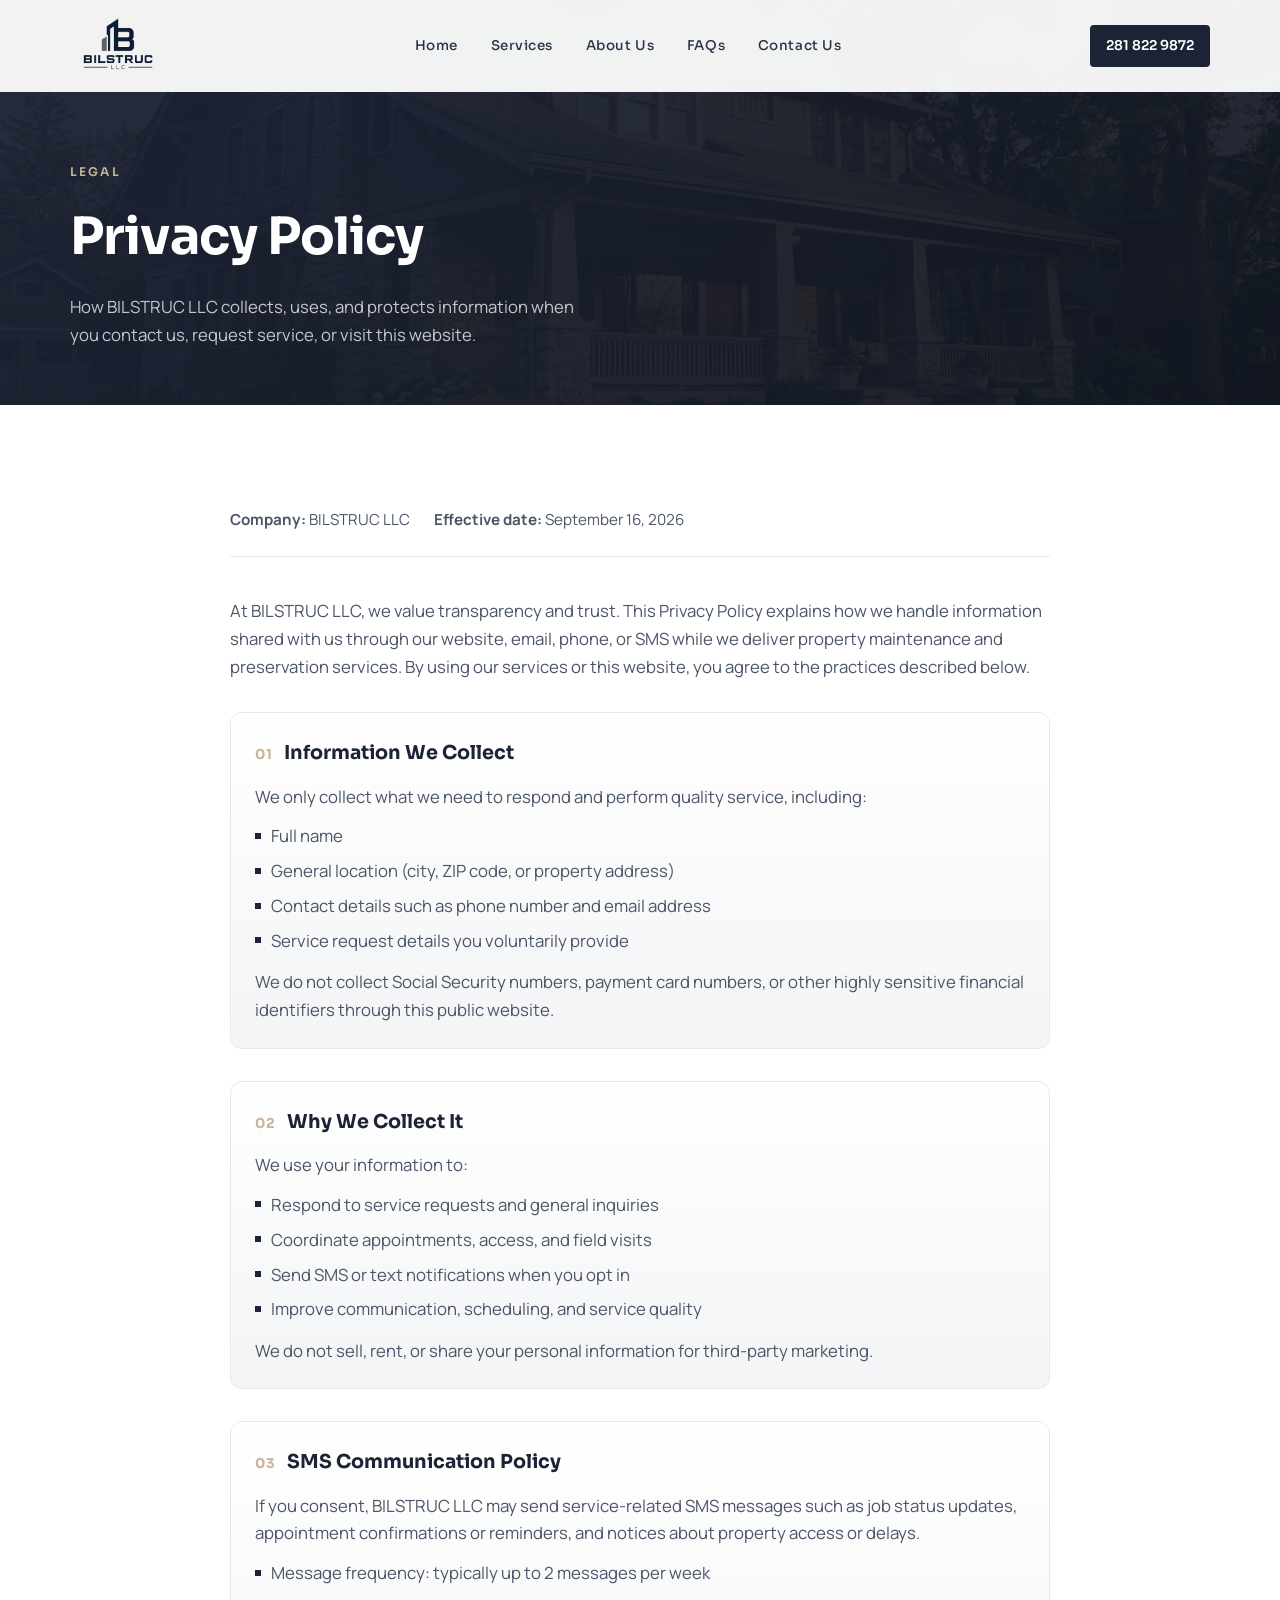
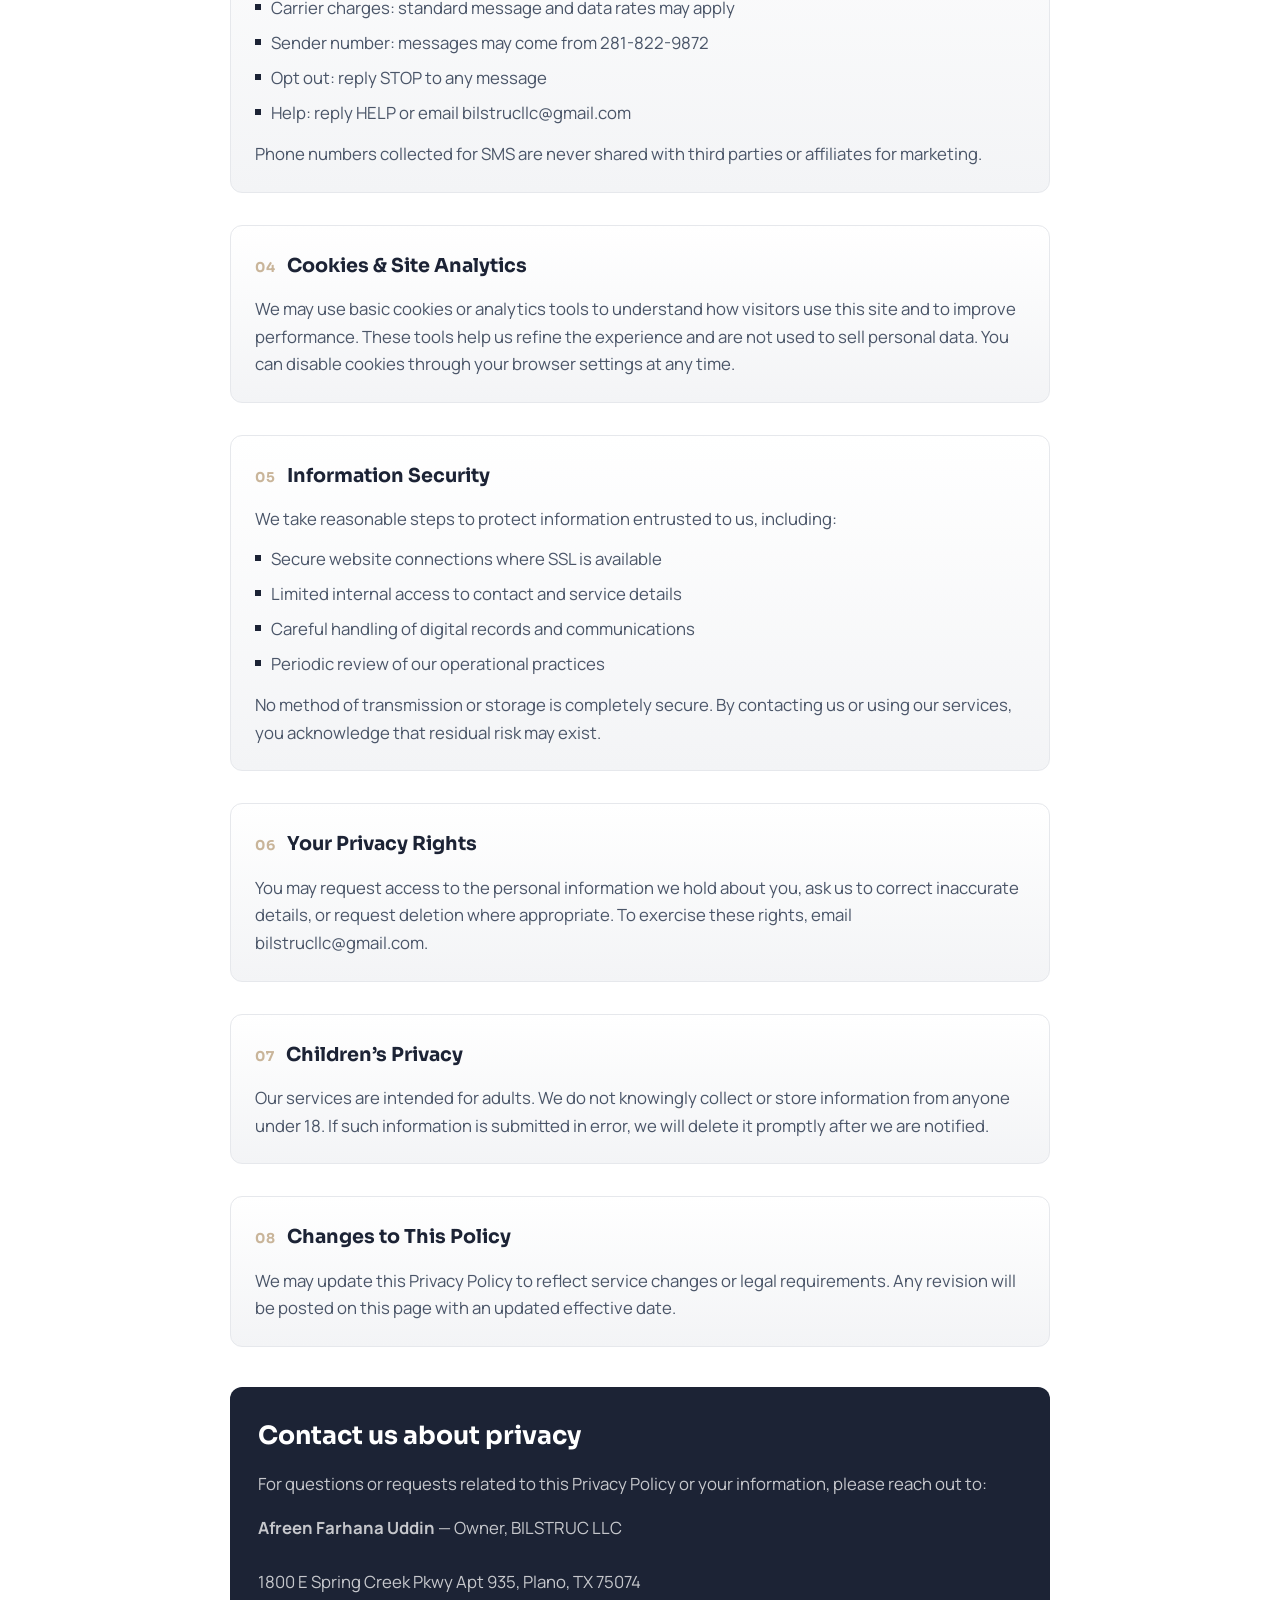
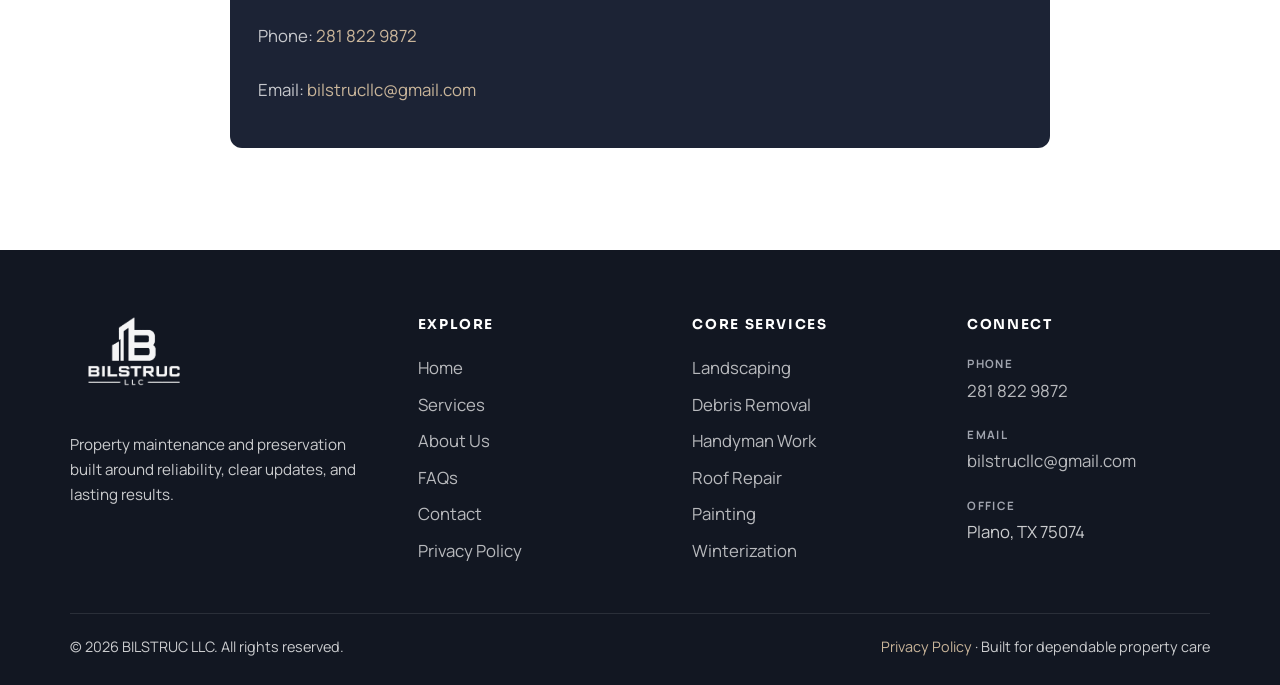
==== privacy-policy.html @ 99faffc1 "Resolve Website Landing & Privacy Policy Pages" ====
<!DOCTYPE html>
<html lang="en">
<head>
  <meta charset="UTF-8">
  <meta name="viewport" content="width=device-width, initial-scale=1.0">
  <meta name="description" content="Privacy Policy for BILSTRUC LLC. Learn how we collect, use, and protect your information.">
  <meta name="theme-color" content="#1C2335">
  <title>Privacy Policy | BILSTRUC LLC</title>
  <link rel="icon" href="assets/images/logo.png" type="image/png">
  <link rel="preconnect" href="https://fonts.googleapis.com">
  <link rel="preconnect" href="https://fonts.gstatic.com" crossorigin>
  <link href="https://fonts.googleapis.com/css2?family=Manrope:wght@400;500;600;700&family=Sora:wght@500;600;700&display=swap" rel="stylesheet">
  <link rel="stylesheet" href="css/styles.css">
</head>
<body>
  <header class="site-header page-header is-scrolled" id="siteHeader">
    <div class="container header-inner">
      <a class="brand" href="index.html" aria-label="BILSTRUC LLC home">
        <img src="assets/images/logo.png" alt="BILSTRUC LLC">
      </a>

      <nav class="nav" id="primaryNav" aria-label="Primary">
        <a href="index.html#home">Home</a>
        <a href="index.html#services">Services</a>
        <a href="index.html#about">About Us</a>
        <a href="index.html#faqs">FAQs</a>
        <a href="index.html#contact">Contact Us</a>
        <a class="nav-call" href="tel:+12818229872">Call 281 822 9872</a>
      </nav>

      <a class="header-cta" href="tel:+12818229872">281 822 9872</a>

      <button class="nav-toggle" id="navToggle" aria-label="Open menu" aria-expanded="false">
        <span></span><span></span><span></span>
      </button>
    </div>
  </header>

  <main>
    <section class="page-hero">
      <div class="container">
        <p class="section-label">Legal</p>
        <h1>Privacy Policy</h1>
        <p>
          How BILSTRUC LLC collects, uses, and protects information when you contact us,
          request service, or visit this website.
        </p>
      </div>
    </section>

    <section class="section">
      <div class="container privacy-content">
        <div class="privacy-meta">
          <span><strong>Company:</strong> BILSTRUC LLC</span>
          <span><strong>Effective date:</strong> September 16, 2026</span>
        </div>

        <p style="color: var(--steel); margin-bottom: 2rem;">
          At BILSTRUC LLC, we value transparency and trust. This Privacy Policy explains how we
          handle information shared with us through our website, email, phone, or SMS while we
          deliver property maintenance and preservation services. By using our services or this
          website, you agree to the practices described below.
        </p>

        <article class="privacy-block">
          <h2><span>01</span> Information We Collect</h2>
          <p>We only collect what we need to respond and perform quality service, including:</p>
          <ul>
            <li>Full name</li>
            <li>General location (city, ZIP code, or property address)</li>
            <li>Contact details such as phone number and email address</li>
            <li>Service request details you voluntarily provide</li>
          </ul>
          <p style="margin-top: 0.85rem;">
            We do not collect Social Security numbers, payment card numbers, or other highly
            sensitive financial identifiers through this public website.
          </p>
        </article>

        <article class="privacy-block">
          <h2><span>02</span> Why We Collect It</h2>
          <p>We use your information to:</p>
          <ul>
            <li>Respond to service requests and general inquiries</li>
            <li>Coordinate appointments, access, and field visits</li>
            <li>Send SMS or text notifications when you opt in</li>
            <li>Improve communication, scheduling, and service quality</li>
          </ul>
          <p style="margin-top: 0.85rem;">
            We do not sell, rent, or share your personal information for third-party marketing.
          </p>
        </article>

        <article class="privacy-block">
          <h2><span>03</span> SMS Communication Policy</h2>
          <p>
            If you consent, BILSTRUC LLC may send service-related SMS messages such as job status
            updates, appointment confirmations or reminders, and notices about property access or delays.
          </p>
          <ul>
            <li>Message frequency: typically up to 2 messages per week</li>
            <li>Carrier charges: standard message and data rates may apply</li>
            <li>Sender number: messages may come from 281-822-9872</li>
            <li>Opt out: reply STOP to any message</li>
            <li>Help: reply HELP or email bilstrucllc@gmail.com</li>
          </ul>
          <p style="margin-top: 0.85rem;">
            Phone numbers collected for SMS are never shared with third parties or affiliates for marketing.
          </p>
        </article>

        <article class="privacy-block">
          <h2><span>04</span> Cookies &amp; Site Analytics</h2>
          <p>
            We may use basic cookies or analytics tools to understand how visitors use this site
            and to improve performance. These tools help us refine the experience and are not used
            to sell personal data. You can disable cookies through your browser settings at any time.
          </p>
        </article>

        <article class="privacy-block">
          <h2><span>05</span> Information Security</h2>
          <p>We take reasonable steps to protect information entrusted to us, including:</p>
          <ul>
            <li>Secure website connections where SSL is available</li>
            <li>Limited internal access to contact and service details</li>
            <li>Careful handling of digital records and communications</li>
            <li>Periodic review of our operational practices</li>
          </ul>
          <p style="margin-top: 0.85rem;">
            No method of transmission or storage is completely secure. By contacting us or using
            our services, you acknowledge that residual risk may exist.
          </p>
        </article>

        <article class="privacy-block">
          <h2><span>06</span> Your Privacy Rights</h2>
          <p>You may request access to the personal information we hold about you, ask us to
            correct inaccurate details, or request deletion where appropriate. To exercise these
            rights, email <a href="mailto:bilstrucllc@gmail.com">bilstrucllc@gmail.com</a>.</p>
        </article>

        <article class="privacy-block">
          <h2><span>07</span> Children’s Privacy</h2>
          <p>
            Our services are intended for adults. We do not knowingly collect or store information
            from anyone under 18. If such information is submitted in error, we will delete it
            promptly after we are notified.
          </p>
        </article>

        <article class="privacy-block">
          <h2><span>08</span> Changes to This Policy</h2>
          <p>
            We may update this Privacy Policy to reflect service changes or legal requirements.
            Any revision will be posted on this page with an updated effective date.
          </p>
        </article>

        <div class="privacy-contact-card">
          <h2>Contact us about privacy</h2>
          <p>
            For questions or requests related to this Privacy Policy or your information,
            please reach out to:
          </p>
          <div class="privacy-contact-grid">
            <p><strong>Afreen Farhana Uddin</strong> — Owner, BILSTRUC LLC</p>
            <p>1800 E Spring Creek Pkwy Apt 935, Plano, TX 75074</p>
            <p>Phone: <a href="tel:+12818229872">281 822 9872</a></p>
            <p>Email: <a href="mailto:bilstrucllc@gmail.com">bilstrucllc@gmail.com</a></p>
          </div>
        </div>
      </div>
    </section>
  </main>

  <footer class="site-footer">
    <div class="container">
      <div class="footer-top">
        <div class="footer-brand">
          <img src="assets/images/logo.png" alt="BILSTRUC LLC">
          <p>
            Property maintenance and preservation built around reliability,
            clear updates, and lasting results.
          </p>
        </div>

        <div class="footer-col">
          <h4>Explore</h4>
          <ul>
            <li><a href="index.html#home">Home</a></li>
            <li><a href="index.html#services">Services</a></li>
            <li><a href="index.html#about">About Us</a></li>
            <li><a href="index.html#faqs">FAQs</a></li>
            <li><a href="index.html#contact">Contact</a></li>
            <li><a href="privacy-policy.html">Privacy Policy</a></li>
          </ul>
        </div>

        <div class="footer-col">
          <h4>Core services</h4>
          <ul>
            <li><a href="index.html#services">Landscaping</a></li>
            <li><a href="index.html#services">Debris Removal</a></li>
            <li><a href="index.html#services">Handyman Work</a></li>
            <li><a href="index.html#services">Roof Repair</a></li>
            <li><a href="index.html#services">Painting</a></li>
            <li><a href="index.html#services">Winterization</a></li>
          </ul>
        </div>

        <div class="footer-col footer-contact">
          <h4>Connect</h4>
          <ul>
            <li>
              <strong>Phone</strong>
              <a href="tel:+12818229872">281 822 9872</a>
            </li>
            <li>
              <strong>Email</strong>
              <a href="mailto:bilstrucllc@gmail.com">bilstrucllc@gmail.com</a>
            </li>
            <li>
              <strong>Office</strong>
              <span>Plano, TX 75074</span>
            </li>
          </ul>
        </div>
      </div>

      <div class="footer-bottom">
        <p>&copy; <span id="year"></span> BILSTRUC LLC. All rights reserved.</p>
        <p>
          <a href="privacy-policy.html">Privacy Policy</a>
          · Built for dependable property care
        </p>
      </div>
    </div>
  </footer>

  <script src="js/main.js"></script>
</body>
</html>
---- css/styles.css ----
/* ========================================
   BILSTRUC LLC — Brand Styles
   Primary: rgb(28, 35, 53) / #1C2335
   ======================================== */

:root {
  --navy: #1c2335;
  --navy-deep: #121722;
  --navy-soft: #2a3348;
  --steel: #4a5568;
  --gray: #7f7f7f;
  --gray-mid: #a0a4ae;
  --gray-light: #e6e8ec;
  --fog: #f3f4f6;
  --white: #ffffff;
  --stone: #c9b59a;
  --stone-soft: #e8dfd2;
  --success: #2f6b4f;
  --danger: #9b3b3b;

  --font-display: "Sora", system-ui, sans-serif;
  --font-body: "Manrope", system-ui, sans-serif;

  --shadow-sm: 0 8px 24px rgba(28, 35, 53, 0.08);
  --shadow-md: 0 18px 48px rgba(28, 35, 53, 0.14);
  --radius: 4px;
  --radius-lg: 12px;
  --container: 1140px;
  --header-h: 92px;
  --ease: cubic-bezier(0.22, 1, 0.36, 1);
}

*,
*::before,
*::after {
  box-sizing: border-box;
  margin: 0;
  padding: 0;
}

html {
  scroll-behavior: smooth;
  scroll-padding-top: calc(var(--header-h) + 12px);
}

body {
  font-family: var(--font-body);
  color: var(--navy);
  background: var(--white);
  line-height: 1.65;
  font-size: 1.05rem;
  overflow-x: hidden;
  -webkit-font-smoothing: antialiased;
}

img {
  max-width: 100%;
  display: block;
}

a {
  color: inherit;
  text-decoration: none;
}

ul {
  list-style: none;
}

button,
input,
textarea {
  font: inherit;
}

.container {
  width: min(100% - 2.5rem, var(--container));
  margin-inline: auto;
}

.section {
  padding: clamp(4rem, 8vw, 6.5rem) 0;
}

.section-label {
  display: inline-block;
  font-family: var(--font-display);
  font-size: 0.75rem;
  font-weight: 600;
  letter-spacing: 0.18em;
  text-transform: uppercase;
  color: var(--stone);
  margin-bottom: 0.85rem;
}

.section-title {
  font-family: var(--font-display);
  font-weight: 700;
  font-size: clamp(1.85rem, 3.5vw, 2.75rem);
  line-height: 1.15;
  letter-spacing: -0.02em;
  color: var(--navy);
  max-width: 18ch;
}

.section-lead {
  margin-top: 1rem;
  color: var(--steel);
  max-width: 52ch;
  font-size: 1.05rem;
}

.section-head {
  margin-bottom: clamp(2rem, 4vw, 3rem);
}

/* ---------- Buttons ---------- */
.btn {
  display: inline-flex;
  align-items: center;
  justify-content: center;
  gap: 0.55rem;
  min-height: 52px;
  padding: 0.85rem 1.55rem;
  border: 1.5px solid transparent;
  border-radius: var(--radius);
  font-family: var(--font-display);
  font-size: 0.92rem;
  font-weight: 600;
  letter-spacing: 0.02em;
  cursor: pointer;
  transition: transform 0.25s var(--ease), background 0.25s var(--ease),
    color 0.25s var(--ease), border-color 0.25s var(--ease), box-shadow 0.25s var(--ease);
}

.btn:hover {
  transform: translateY(-2px);
}

.btn-primary {
  background: var(--navy);
  color: var(--white);
  box-shadow: 0 10px 28px rgba(28, 35, 53, 0.28);
}

.btn-primary:hover {
  background: var(--navy-soft);
}

.btn-ghost {
  background: transparent;
  color: var(--white);
  border-color: rgba(255, 255, 255, 0.45);
}

.btn-ghost:hover {
  background: rgba(255, 255, 255, 0.1);
  border-color: var(--white);
}

.btn-outline {
  background: transparent;
  color: var(--navy);
  border-color: var(--navy);
}

.btn-outline:hover {
  background: var(--navy);
  color: var(--white);
}

.btn-light {
  background: var(--white);
  color: var(--navy);
}

.btn-light:hover {
  background: var(--fog);
}

/* ---------- Header ---------- */
.site-header {
  position: fixed;
  inset: 0 0 auto;
  z-index: 1000;
  height: var(--header-h);
  transition: background 0.35s var(--ease), box-shadow 0.35s var(--ease),
    backdrop-filter 0.35s var(--ease);
}

.site-header.is-scrolled,
.site-header.page-header {
  background: rgba(255, 255, 255, 0.94);
  backdrop-filter: blur(14px);
  box-shadow: 0 1px 0 rgba(28, 35, 53, 0.08);
}

.header-inner {
  height: var(--header-h);
  display: flex;
  align-items: center;
  justify-content: space-between;
  gap: 1.5rem;
}

.brand {
  display: inline-flex;
  align-items: center;
  z-index: 2;
}

.brand img {
  width: clamp(72px, 9vw, 96px);
  height: clamp(72px, 9vw, 96px);
  object-fit: contain;
  background: transparent;
  transition: filter 0.3s ease;
}

/* Light logo over dark hero; original colors on white header */
.site-header:not(.is-scrolled):not(.page-header) .brand img {
  filter: brightness(0) invert(1);
}

.nav {
  display: flex;
  align-items: center;
  gap: 0.35rem;
}

.nav a {
  position: relative;
  padding: 0.55rem 0.85rem;
  font-family: var(--font-display);
  font-size: 0.84rem;
  font-weight: 500;
  letter-spacing: 0.04em;
  color: rgba(255, 255, 255, 0.88);
  transition: color 0.25s ease;
}

.site-header.is-scrolled .nav a,
.site-header.page-header .nav a {
  color: var(--navy-soft);
}

.nav a::after {
  content: "";
  position: absolute;
  left: 0.85rem;
  right: 0.85rem;
  bottom: 0.2rem;
  height: 2px;
  background: var(--stone);
  transform: scaleX(0);
  transform-origin: left;
  transition: transform 0.3s var(--ease);
}

.nav a:hover,
.nav a.is-active {
  color: var(--white);
}

.site-header.is-scrolled .nav a:hover,
.site-header.is-scrolled .nav a.is-active,
.site-header.page-header .nav a:hover,
.site-header.page-header .nav a.is-active {
  color: var(--navy);
}

.nav a:hover::after,
.nav a.is-active::after {
  transform: scaleX(1);
}

.nav-call {
  display: none;
}

.header-cta {
  display: inline-flex;
  align-items: center;
  gap: 0.45rem;
  padding: 0.65rem 1rem;
  border-radius: var(--radius);
  background: var(--white);
  color: var(--navy);
  font-family: var(--font-display);
  font-size: 0.84rem;
  font-weight: 600;
  white-space: nowrap;
  transition: transform 0.25s var(--ease), background 0.25s ease;
}

.header-cta:hover {
  transform: translateY(-1px);
  background: var(--fog);
}

.site-header.is-scrolled .header-cta,
.site-header.page-header .header-cta {
  background: var(--navy);
  color: var(--white);
}

.nav-toggle {
  display: none;
  width: 44px;
  height: 44px;
  border: 1px solid rgba(255, 255, 255, 0.35);
  background: transparent;
  border-radius: var(--radius);
  cursor: pointer;
  place-items: center;
  gap: 5px;
  flex-direction: column;
}

.site-header.is-scrolled .nav-toggle,
.site-header.page-header .nav-toggle {
  border-color: var(--gray-light);
}

.nav-toggle span {
  display: block;
  width: 18px;
  height: 2px;
  background: var(--white);
  transition: transform 0.3s ease, opacity 0.3s ease, background 0.3s ease;
}

.site-header.is-scrolled .nav-toggle span,
.site-header.page-header .nav-toggle span {
  background: var(--navy);
}

.nav-toggle.is-open span:nth-child(1) {
  transform: translateY(7px) rotate(45deg);
}

.nav-toggle.is-open span:nth-child(2) {
  opacity: 0;
}

.nav-toggle.is-open span:nth-child(3) {
  transform: translateY(-7px) rotate(-45deg);
}

/* ---------- Hero ---------- */
.hero {
  position: relative;
  min-height: 100vh;
  min-height: 100svh;
  display: grid;
  align-items: end;
  color: var(--white);
  overflow: hidden;
}

.hero-media {
  position: absolute;
  inset: 0;
  z-index: 0;
}

.hero-media img {
  width: 100%;
  height: 100%;
  object-fit: cover;
  transform: scale(1.04);
  animation: heroZoom 18s ease-out forwards;
}

.hero-overlay {
  position: absolute;
  inset: 0;
  background:
    linear-gradient(180deg, rgba(18, 23, 34, 0.55) 0%, rgba(18, 23, 34, 0.28) 38%, rgba(18, 23, 34, 0.82) 100%),
    linear-gradient(90deg, rgba(18, 23, 34, 0.72) 0%, rgba(18, 23, 34, 0.25) 55%, rgba(18, 23, 34, 0.45) 100%);
}

.hero-content {
  position: relative;
  z-index: 1;
  padding: calc(var(--header-h) + 4rem) 0 5rem;
  max-width: 720px;
}

.hero-brand {
  font-family: var(--font-display);
  font-size: clamp(2.8rem, 8vw, 5.4rem);
  font-weight: 700;
  letter-spacing: 0.04em;
  line-height: 0.95;
  margin-bottom: 1.1rem;
  animation: riseIn 0.9s var(--ease) both;
}

.hero-brand span {
  display: block;
  margin-top: 0.45rem;
  font-size: 0.26em;
  letter-spacing: 0.32em;
  font-weight: 500;
  color: var(--stone);
}

.hero-title {
  font-family: var(--font-display);
  font-size: clamp(1.35rem, 2.6vw, 1.85rem);
  font-weight: 500;
  line-height: 1.35;
  max-width: 18ch;
  margin-bottom: 1rem;
  animation: riseIn 0.9s var(--ease) 0.12s both;
}

.hero-text {
  color: rgba(255, 255, 255, 0.82);
  max-width: 42ch;
  margin-bottom: 1.85rem;
  animation: riseIn 0.9s var(--ease) 0.22s both;
}

.hero-actions {
  display: flex;
  flex-wrap: wrap;
  gap: 0.85rem;
  animation: riseIn 0.9s var(--ease) 0.32s both;
}

.hero-scroll {
  position: absolute;
  right: clamp(1.25rem, 4vw, 2.5rem);
  bottom: 2rem;
  z-index: 2;
  display: flex;
  align-items: center;
  gap: 0.7rem;
  writing-mode: vertical-rl;
  transform: rotate(180deg);
  font-family: var(--font-display);
  font-size: 0.72rem;
  letter-spacing: 0.18em;
  text-transform: uppercase;
  color: rgba(255, 255, 255, 0.72);
}

.hero-scroll::before {
  content: "";
  width: 1px;
  height: 48px;
  background: linear-gradient(to bottom, transparent, rgba(255, 255, 255, 0.7));
  animation: scrollPulse 1.8s ease-in-out infinite;
}

/* ---------- Services ---------- */
.services {
  background:
    radial-gradient(circle at top right, rgba(201, 181, 154, 0.14), transparent 35%),
    var(--fog);
}

.services-grid {
  display: grid;
  grid-template-columns: repeat(3, 1fr);
  gap: 1.25rem;
}

.service-card {
  position: relative;
  overflow: hidden;
  min-height: 280px;
  background: var(--navy);
  color: var(--white);
  isolation: isolate;
}

.service-card.featured {
  grid-column: span 2;
  min-height: 340px;
}

.service-card img {
  position: absolute;
  inset: 0;
  width: 100%;
  height: 100%;
  object-fit: cover;
  transition: transform 0.7s var(--ease);
  z-index: -2;
}

.service-card::after {
  content: "";
  position: absolute;
  inset: 0;
  background: linear-gradient(180deg, rgba(18, 23, 34, 0.15) 0%, rgba(18, 23, 34, 0.88) 100%);
  z-index: -1;
}

.service-card:hover img {
  transform: scale(1.06);
}

.service-body {
  height: 100%;
  padding: 1.6rem;
  display: flex;
  flex-direction: column;
  justify-content: flex-end;
}

.service-body h3 {
  font-family: var(--font-display);
  font-size: 1.25rem;
  font-weight: 600;
  margin-bottom: 0.45rem;
}

.service-body p {
  color: rgba(255, 255, 255, 0.78);
  font-size: 0.95rem;
  max-width: 36ch;
}

.service-plain {
  background: var(--white);
  color: var(--navy);
  border: 1px solid rgba(28, 35, 53, 0.08);
  min-height: 220px;
  padding: 1.5rem;
  display: flex;
  flex-direction: column;
  justify-content: flex-end;
  transition: transform 0.3s var(--ease), box-shadow 0.3s var(--ease), border-color 0.3s ease;
}

.service-plain:hover {
  transform: translateY(-4px);
  box-shadow: var(--shadow-sm);
  border-color: rgba(28, 35, 53, 0.18);
}

.service-plain .service-index {
  font-family: var(--font-display);
  font-size: 0.75rem;
  letter-spacing: 0.14em;
  color: var(--gray);
  margin-bottom: auto;
}

.service-plain h3 {
  font-family: var(--font-display);
  font-size: 1.15rem;
  margin: 1rem 0 0.45rem;
}

.service-plain p {
  color: var(--steel);
  font-size: 0.95rem;
}

/* ---------- About ---------- */
.about-grid {
  display: grid;
  grid-template-columns: 1.05fr 0.95fr;
  gap: clamp(2rem, 5vw, 4rem);
  align-items: center;
}

.about-visual {
  position: relative;
}

.about-visual img {
  width: 100%;
  height: clamp(360px, 48vw, 520px);
  object-fit: cover;
  border-radius: var(--radius-lg);
}

.about-accent {
  position: absolute;
  left: -1rem;
  bottom: -1rem;
  width: min(70%, 280px);
  padding: 1.25rem 1.35rem;
  background: var(--navy);
  color: var(--white);
  box-shadow: var(--shadow-md);
}

.about-accent strong {
  display: block;
  font-family: var(--font-display);
  font-size: 1.8rem;
  line-height: 1;
  margin-bottom: 0.35rem;
}

.about-accent span {
  font-size: 0.9rem;
  color: rgba(255, 255, 255, 0.75);
}

.about-copy p + p {
  margin-top: 1rem;
}

.about-copy p {
  color: var(--steel);
}

.about-points {
  margin-top: 1.75rem;
  display: grid;
  gap: 0.85rem;
}

.about-points li {
  display: grid;
  grid-template-columns: 28px 1fr;
  gap: 0.75rem;
  align-items: start;
  color: var(--navy-soft);
  font-weight: 500;
}

.about-points li::before {
  content: "";
  width: 18px;
  height: 18px;
  margin-top: 0.2rem;
  border: 2px solid var(--stone);
  border-radius: 50%;
  box-shadow: inset 0 0 0 4px var(--white), inset 0 0 0 7px var(--navy);
}

/* ---------- FAQ ---------- */
.faq {
  background: var(--navy-deep);
  color: var(--white);
}

.faq .section-label {
  color: var(--stone);
}

.faq .section-title {
  color: var(--white);
}

.faq .section-lead {
  color: rgba(255, 255, 255, 0.7);
}

.faq-list {
  display: grid;
  gap: 0.75rem;
  max-width: 820px;
}

.faq-item {
  border: 1px solid rgba(255, 255, 255, 0.12);
  background: rgba(255, 255, 255, 0.03);
  overflow: hidden;
  transition: border-color 0.3s ease, background 0.3s ease;
}

.faq-item.is-open {
  border-color: rgba(201, 181, 154, 0.45);
  background: rgba(255, 255, 255, 0.05);
}

.faq-question {
  width: 100%;
  display: flex;
  align-items: center;
  justify-content: space-between;
  gap: 1rem;
  padding: 1.15rem 1.25rem;
  background: transparent;
  border: 0;
  color: var(--white);
  text-align: left;
  cursor: pointer;
  font-family: var(--font-display);
  font-size: 1.02rem;
  font-weight: 600;
}

.faq-icon {
  width: 28px;
  height: 28px;
  flex-shrink: 0;
  position: relative;
}

.faq-icon::before,
.faq-icon::after {
  content: "";
  position: absolute;
  background: var(--stone);
  transition: transform 0.3s var(--ease);
}

.faq-icon::before {
  inset: 13px 5px;
  height: 2px;
}

.faq-icon::after {
  inset: 5px 13px;
  width: 2px;
}

.faq-item.is-open .faq-icon::after {
  transform: scaleY(0);
}

.faq-answer {
  display: grid;
  grid-template-rows: 0fr;
  transition: grid-template-rows 0.35s var(--ease);
}

.faq-item.is-open .faq-answer {
  grid-template-rows: 1fr;
}

.faq-answer-inner {
  overflow: hidden;
}

.faq-answer p {
  padding: 0 1.25rem 1.25rem;
  color: rgba(255, 255, 255, 0.72);
  max-width: 62ch;
}

/* ---------- Contact ---------- */
.contact-grid {
  display: grid;
  grid-template-columns: 1fr 1fr;
  gap: clamp(1.5rem, 4vw, 2.5rem);
  align-items: stretch;
}

.contact-form {
  display: grid;
  gap: 1rem;
  align-content: start;
}

.form-row {
  display: grid;
  grid-template-columns: 1fr 1fr;
  gap: 1rem;
}

.field label {
  display: block;
  margin-bottom: 0.4rem;
  font-family: var(--font-display);
  font-size: 0.78rem;
  font-weight: 600;
  letter-spacing: 0.08em;
  text-transform: uppercase;
  color: var(--steel);
}

.field input,
.field textarea {
  width: 100%;
  border: 1px solid var(--gray-light);
  background: var(--white);
  border-radius: var(--radius);
  padding: 0.9rem 1rem;
  color: var(--navy);
  outline: none;
  transition: border-color 0.25s ease, box-shadow 0.25s ease;
}

.field input:focus,
.field textarea:focus {
  border-color: var(--navy);
  box-shadow: 0 0 0 3px rgba(28, 35, 53, 0.1);
}

.field textarea {
  min-height: 140px;
  resize: vertical;
}

.consent {
  display: grid;
  grid-template-columns: 20px 1fr;
  gap: 0.75rem;
  align-items: start;
  font-size: 0.88rem;
  color: var(--steel);
}

.consent input {
  margin-top: 0.25rem;
  accent-color: var(--navy);
}

.form-status {
  display: none;
  padding: 0.85rem 1rem;
  border-radius: var(--radius);
  font-size: 0.95rem;
}

.form-status.is-visible {
  display: block;
}

.form-status.success {
  background: rgba(47, 107, 79, 0.12);
  color: var(--success);
}

.form-status.error {
  background: rgba(155, 59, 59, 0.1);
  color: var(--danger);
}

/* ---------- Map ---------- */
.map-frame {
  position: relative;
  width: 100%;
  min-height: 100%;
  height: 100%;
  min-height: 480px;
  background: var(--gray-light);
  border-radius: var(--radius-lg);
  overflow: hidden;
}

.map-frame iframe {
  width: 100%;
  height: 100%;
  min-height: 480px;
  border: 0;
  filter: grayscale(0.25) contrast(1.05);
}

.map-badge {
  position: absolute;
  left: 1rem;
  bottom: 1rem;
  max-width: 280px;
  padding: 1rem 1.1rem;
  background: rgba(255, 255, 255, 0.96);
  box-shadow: var(--shadow-md);
  border-left: 4px solid var(--navy);
}

.map-badge strong {
  display: block;
  font-family: var(--font-display);
  margin-bottom: 0.3rem;
}

.map-badge p {
  color: var(--steel);
  font-size: 0.9rem;
}

/* ---------- Footer ---------- */
.site-footer {
  background: var(--navy-deep);
  color: rgba(255, 255, 255, 0.78);
  padding-top: 4rem;
}

.footer-top {
  display: grid;
  grid-template-columns: 1.3fr 1fr 1fr 1fr;
  gap: 2rem;
  padding-bottom: 3rem;
  border-bottom: 1px solid rgba(255, 255, 255, 0.1);
}

.footer-brand img {
  width: clamp(96px, 12vw, 128px);
  height: clamp(96px, 12vw, 128px);
  object-fit: contain;
  margin-top: -1.5rem;
  margin-bottom: 0.85rem;
  background: transparent;
  /* Keep mark readable on dark footer */
  filter: brightness(0) invert(1);
  opacity: 0.96;
}

.footer-brand p {
  max-width: 34ch;
  font-size: 0.95rem;
}

.footer-col h4 {
  font-family: var(--font-display);
  color: var(--white);
  font-size: 0.85rem;
  letter-spacing: 0.12em;
  text-transform: uppercase;
  margin-bottom: 1.1rem;
}

.footer-col ul {
  display: grid;
  gap: 0.55rem;
}

.footer-col a {
  color: rgba(255, 255, 255, 0.7);
  transition: color 0.25s ease, padding-left 0.25s ease;
}

.footer-col a:hover {
  color: var(--stone);
  padding-left: 4px;
}

.footer-contact li {
  margin-bottom: 0.75rem;
}

.footer-contact strong {
  display: block;
  color: var(--gray-mid);
  font-size: 0.72rem;
  letter-spacing: 0.12em;
  text-transform: uppercase;
  margin-bottom: 0.2rem;
}

.footer-bottom {
  display: flex;
  flex-wrap: wrap;
  justify-content: space-between;
  gap: 0.85rem;
  padding: 1.35rem 0 1.6rem;
  font-size: 0.9rem;
}

.footer-bottom a {
  color: var(--stone);
}

.footer-bottom a:hover {
  text-decoration: underline;
}

/* ---------- Privacy Page ---------- */
.page-hero {
  padding: calc(var(--header-h) + 4rem) 0 3.5rem;
  background:
    linear-gradient(135deg, rgba(28, 35, 53, 0.96), rgba(18, 23, 34, 0.92)),
    url("../assets/images/landing.jpg") center / cover;
  color: var(--white);
}

.page-hero .section-label {
  color: var(--stone);
}

.page-hero h1 {
  font-family: var(--font-display);
  font-size: clamp(2rem, 4vw, 3.2rem);
  letter-spacing: -0.02em;
  max-width: 16ch;
  margin-bottom: 0.85rem;
}

.page-hero p {
  color: rgba(255, 255, 255, 0.75);
  max-width: 52ch;
}

.privacy-content {
  max-width: 820px;
}

.privacy-meta {
  display: flex;
  flex-wrap: wrap;
  gap: 0.75rem 1.5rem;
  margin-bottom: 2.5rem;
  padding-bottom: 1.5rem;
  border-bottom: 1px solid var(--gray-light);
  color: var(--steel);
  font-size: 0.95rem;
}

.privacy-block {
  margin-bottom: 2rem;
  padding: 1.5rem;
  border: 1px solid var(--gray-light);
  border-radius: var(--radius-lg);
  background: linear-gradient(180deg, var(--white), var(--fog));
}

.privacy-block h2 {
  font-family: var(--font-display);
  font-size: 1.2rem;
  margin-bottom: 0.85rem;
  display: flex;
  align-items: baseline;
  gap: 0.65rem;
}

.privacy-block h2 span {
  color: var(--stone);
  font-size: 0.85rem;
  letter-spacing: 0.08em;
}

.privacy-block p,
.privacy-block li {
  color: var(--steel);
}

.privacy-block ul {
  margin-top: 0.75rem;
  display: grid;
  gap: 0.45rem;
}

.privacy-block li {
  padding-left: 1rem;
  position: relative;
}

.privacy-block li::before {
  content: "";
  position: absolute;
  left: 0;
  top: 0.65rem;
  width: 6px;
  height: 6px;
  background: var(--navy);
}

.privacy-contact-card {
  margin-top: 2.5rem;
  padding: 1.75rem;
  background: var(--navy);
  color: var(--white);
  border-radius: var(--radius-lg);
}

.privacy-contact-card h2 {
  font-family: var(--font-display);
  margin-bottom: 0.85rem;
}

.privacy-contact-card p {
  color: rgba(255, 255, 255, 0.75);
  margin-bottom: 1rem;
}

.privacy-contact-card a {
  color: var(--stone);
}

.privacy-contact-grid {
  display: grid;
  gap: 0.65rem;
}

/* ---------- Reveal animations ---------- */
.reveal {
  opacity: 0;
  transform: translateY(28px);
  transition: opacity 0.7s var(--ease), transform 0.7s var(--ease);
}

.reveal.is-visible {
  opacity: 1;
  transform: none;
}

@keyframes riseIn {
  from {
    opacity: 0;
    transform: translateY(24px);
  }
  to {
    opacity: 1;
    transform: none;
  }
}

@keyframes heroZoom {
  from {
    transform: scale(1.08);
  }
  to {
    transform: scale(1);
  }
}

@keyframes scrollPulse {
  0%,
  100% {
    opacity: 0.35;
    transform: scaleY(0.7);
  }
  50% {
    opacity: 1;
    transform: scaleY(1);
  }
}

/* ---------- Responsive ---------- */
@media (max-width: 980px) {
  .services-grid {
    grid-template-columns: 1fr 1fr;
  }

  .service-card.featured {
    grid-column: span 2;
  }

  .about-grid,
  .contact-grid,
  .footer-top {
    grid-template-columns: 1fr;
  }

  .map-frame,
  .map-frame iframe {
    min-height: 340px;
  }

  .footer-top {
    gap: 2.25rem;
  }
}

@media (max-width: 820px) {
  .nav-toggle {
    display: grid;
  }

  .nav {
    position: fixed;
    inset: 0 0 auto;
    top: var(--header-h);
    background: rgba(255, 255, 255, 0.98);
    flex-direction: column;
    align-items: stretch;
    padding: 1rem;
    gap: 0.25rem;
    transform: translateY(-120%);
    opacity: 0;
    pointer-events: none;
    box-shadow: var(--shadow-md);
    transition: transform 0.35s var(--ease), opacity 0.35s ease;
  }

  .nav.is-open {
    transform: none;
    opacity: 1;
    pointer-events: auto;
  }

  .nav a {
    color: var(--navy) !important;
    padding: 0.95rem 1rem;
    border-bottom: 1px solid var(--gray-light);
  }

  .nav-call {
    display: block;
    margin-top: 0.5rem;
    background: var(--navy);
    color: var(--white) !important;
    text-align: center;
    border-bottom: 0 !important;
    border-radius: var(--radius);
  }

  .nav-call::after {
    display: none;
  }

  .header-cta {
    display: none;
  }

  .hero-scroll {
    display: none;
  }
}

@media (max-width: 640px) {
  .container {
    width: min(100% - 1.5rem, var(--container));
  }

  .services-grid,
  .form-row {
    grid-template-columns: 1fr;
  }

  .service-card.featured {
    grid-column: auto;
    min-height: 280px;
  }

  .about-accent {
    position: static;
    margin-top: 1rem;
    width: 100%;
  }

  .map-badge {
    max-width: calc(100% - 2rem);
  }
}
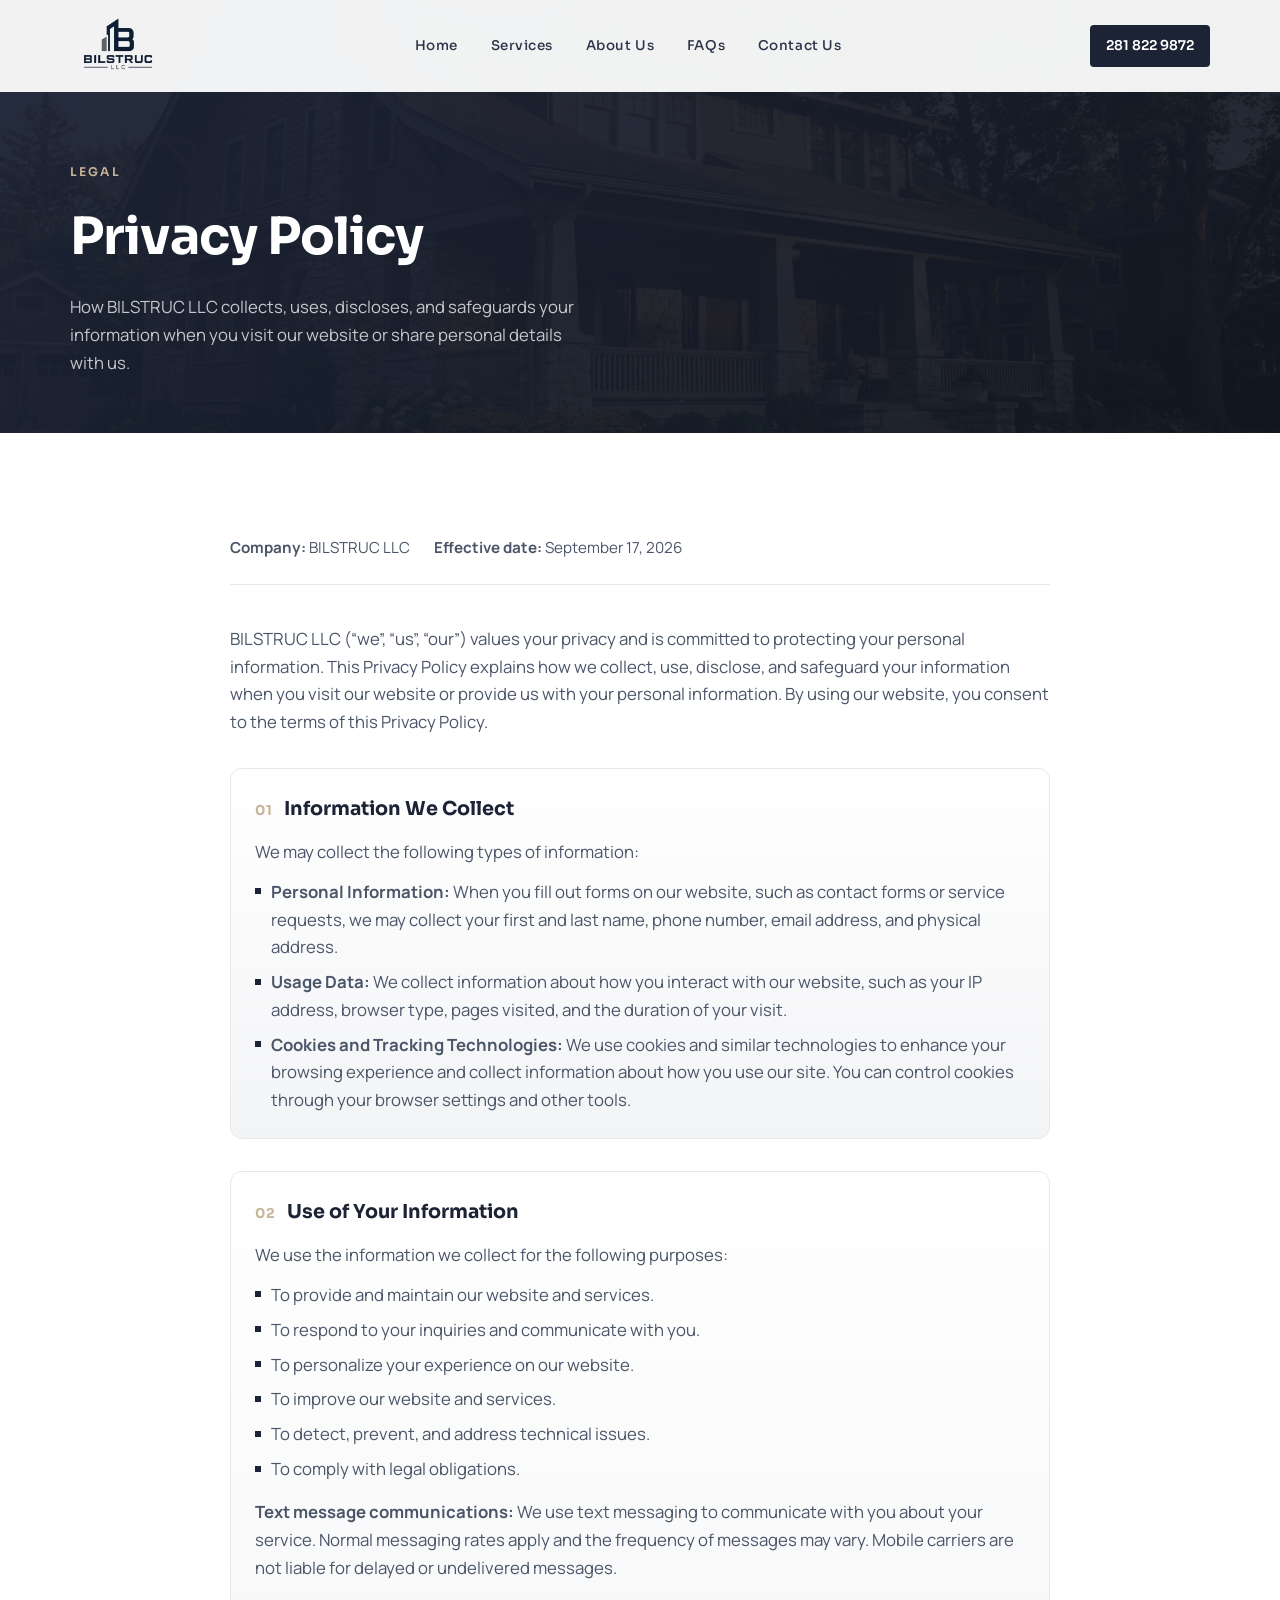
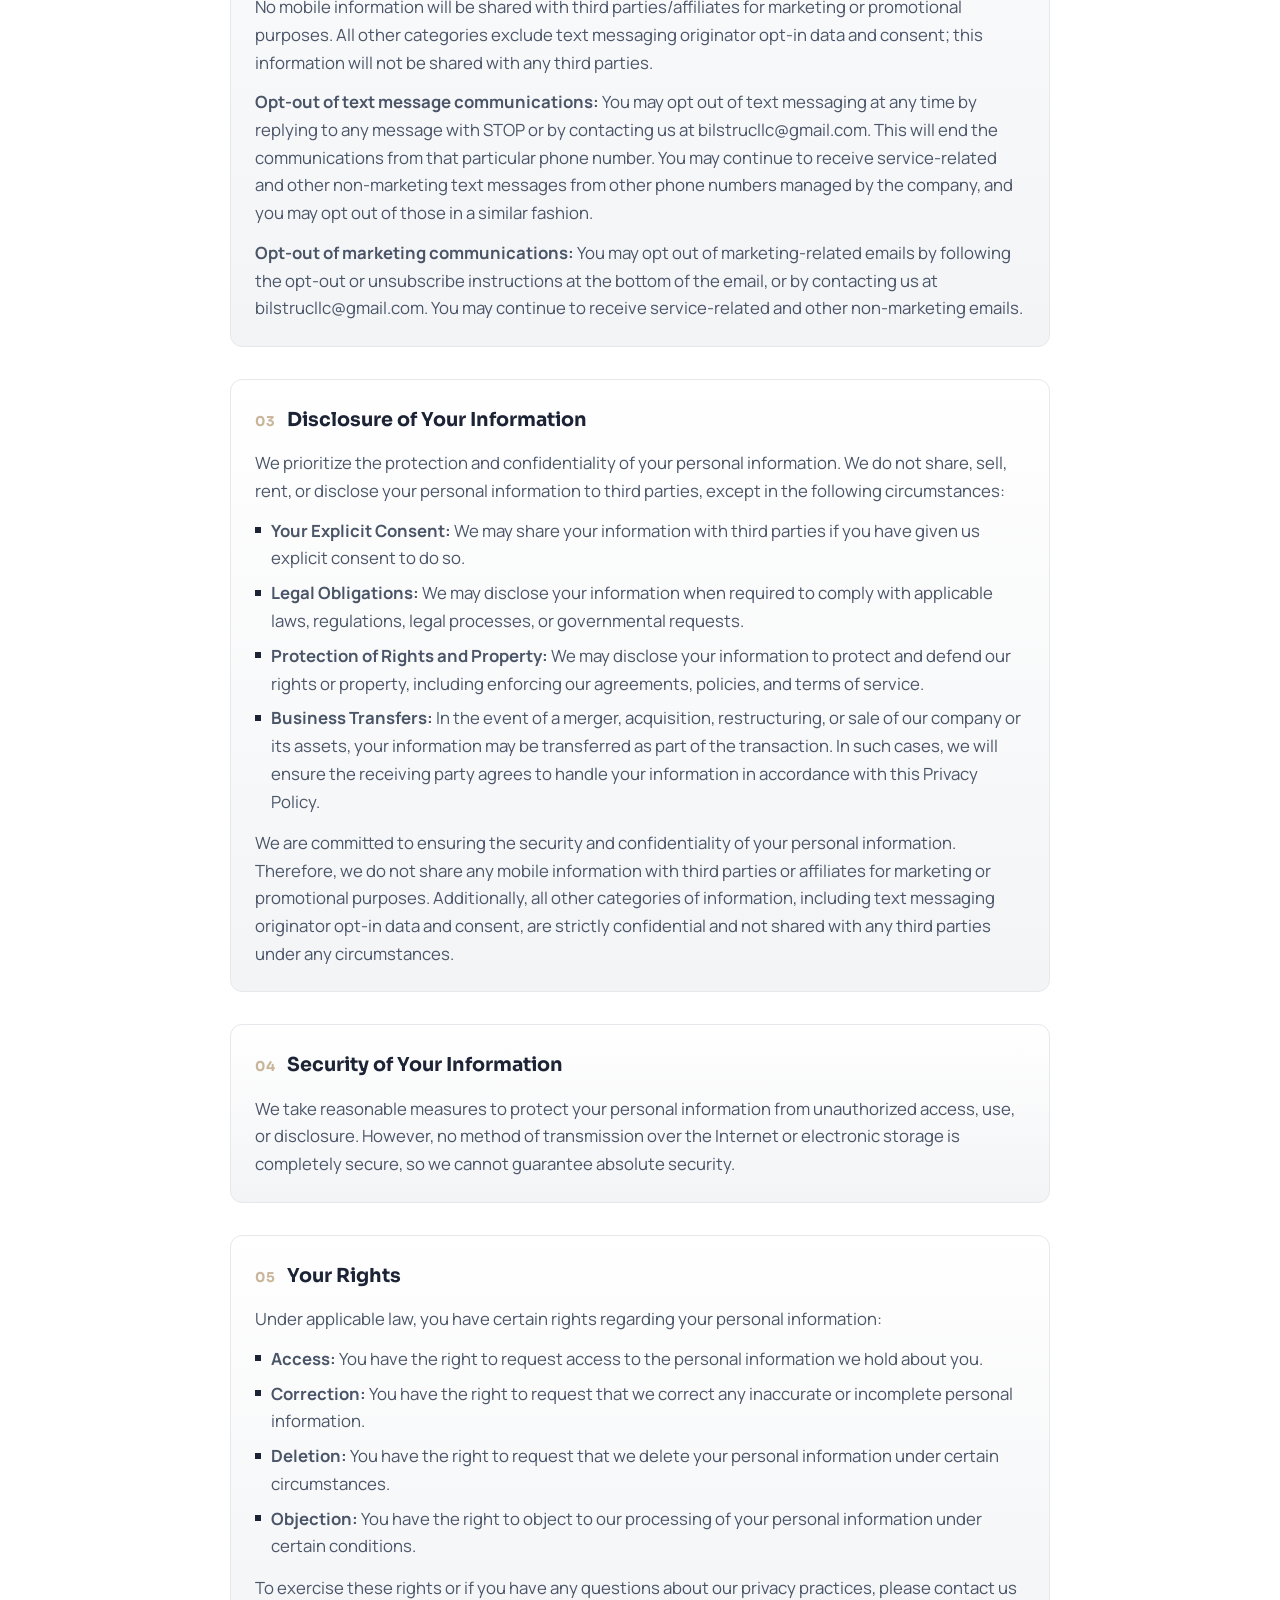
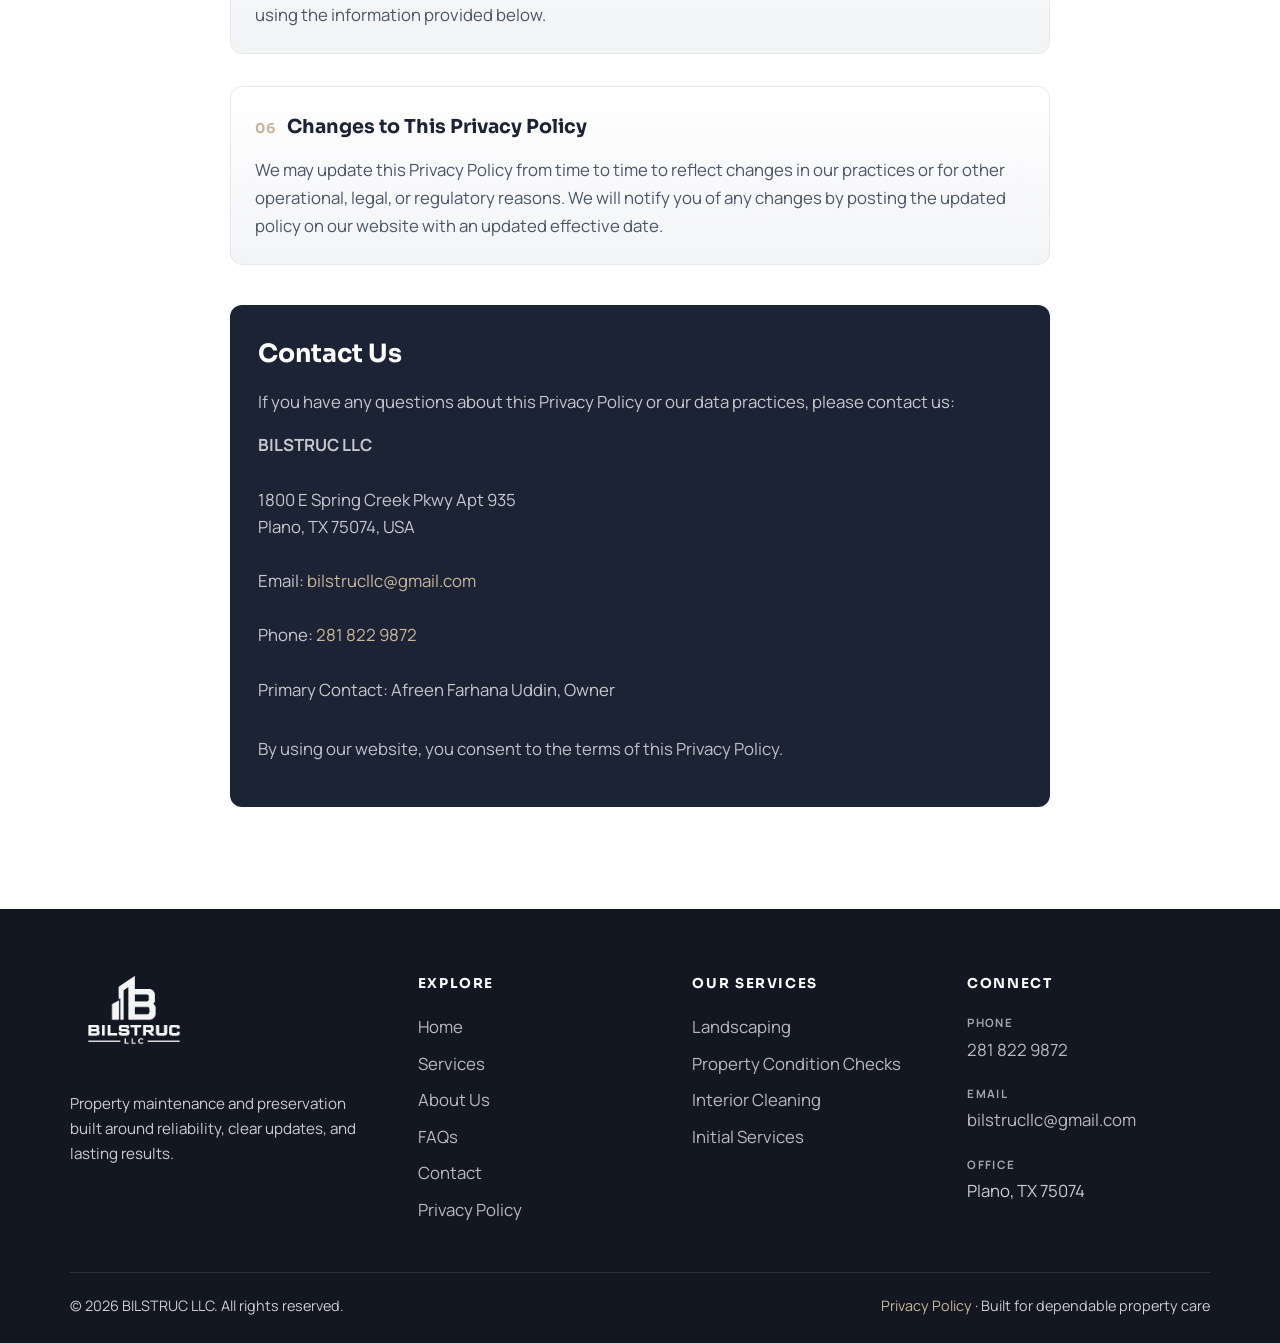
==== commit 0bab9ef5: "Resolve Website Full Architecture" ====
--- a/privacy-policy.html
+++ b/privacy-policy.html
@@ -9,14 +9,14 @@
   <link rel="icon" href="assets/images/logo.png" type="image/png">
   <link rel="preconnect" href="https://fonts.googleapis.com">
   <link rel="preconnect" href="https://fonts.gstatic.com" crossorigin>
-  <link href="https://fonts.googleapis.com/css2?family=Manrope:wght@400;500;600;700&family=Sora:wght@500;600;700&display=swap" rel="stylesheet">
+  <link href="https://fonts.googleapis.com/css2?family=Manrope:wght@400;500;600;700&family=Sora:wght@600;700&display=swap" rel="stylesheet">
   <link rel="stylesheet" href="css/styles.css">
 </head>
 <body>
   <header class="site-header page-header is-scrolled" id="siteHeader">
     <div class="container header-inner">
       <a class="brand" href="index.html" aria-label="BILSTRUC LLC home">
-        <img src="assets/images/logo.png" alt="BILSTRUC LLC">
+        <img src="assets/images/logo.png" alt="BILSTRUC LLC" width="280" height="280" decoding="async">
       </a>
 
       <nav class="nav" id="primaryNav" aria-label="Primary">
@@ -42,8 +42,8 @@
         <p class="section-label">Legal</p>
         <h1>Privacy Policy</h1>
         <p>
-          How BILSTRUC LLC collects, uses, and protects information when you contact us,
-          request service, or visit this website.
+          How BILSTRUC LLC collects, uses, discloses, and safeguards your information
+          when you visit our website or share personal details with us.
         </p>
       </div>
     </section>
@@ -52,123 +52,160 @@
       <div class="container privacy-content">
         <div class="privacy-meta">
           <span><strong>Company:</strong> BILSTRUC LLC</span>
-          <span><strong>Effective date:</strong> September 16, 2026</span>
+          <span><strong>Effective date:</strong> September 17, 2026</span>
         </div>
 
         <p style="color: var(--steel); margin-bottom: 2rem;">
-          At BILSTRUC LLC, we value transparency and trust. This Privacy Policy explains how we
-          handle information shared with us through our website, email, phone, or SMS while we
-          deliver property maintenance and preservation services. By using our services or this
-          website, you agree to the practices described below.
+          BILSTRUC LLC (“we”, “us”, “our”) values your privacy and is committed to protecting
+          your personal information. This Privacy Policy explains how we collect, use, disclose,
+          and safeguard your information when you visit our website or provide us with your
+          personal information. By using our website, you consent to the terms of this Privacy Policy.
         </p>
 
         <article class="privacy-block">
           <h2><span>01</span> Information We Collect</h2>
-          <p>We only collect what we need to respond and perform quality service, including:</p>
-          <ul>
-            <li>Full name</li>
-            <li>General location (city, ZIP code, or property address)</li>
-            <li>Contact details such as phone number and email address</li>
-            <li>Service request details you voluntarily provide</li>
+          <p>We may collect the following types of information:</p>
+          <ul>
+            <li>
+              <strong>Personal Information:</strong> When you fill out forms on our website,
+              such as contact forms or service requests, we may collect your first and last name,
+              phone number, email address, and physical address.
+            </li>
+            <li>
+              <strong>Usage Data:</strong> We collect information about how you interact with our
+              website, such as your IP address, browser type, pages visited, and the duration of your visit.
+            </li>
+            <li>
+              <strong>Cookies and Tracking Technologies:</strong> We use cookies and similar
+              technologies to enhance your browsing experience and collect information about how
+              you use our site. You can control cookies through your browser settings and other tools.
+            </li>
+          </ul>
+        </article>
+
+        <article class="privacy-block">
+          <h2><span>02</span> Use of Your Information</h2>
+          <p>We use the information we collect for the following purposes:</p>
+          <ul>
+            <li>To provide and maintain our website and services.</li>
+            <li>To respond to your inquiries and communicate with you.</li>
+            <li>To personalize your experience on our website.</li>
+            <li>To improve our website and services.</li>
+            <li>To detect, prevent, and address technical issues.</li>
+            <li>To comply with legal obligations.</li>
+          </ul>
+          <p style="margin-top: 0.95rem;">
+            <strong>Text message communications:</strong> We use text messaging to communicate
+            with you about your service. Normal messaging rates apply and the frequency of messages
+            may vary. Mobile carriers are not liable for delayed or undelivered messages.
+          </p>
+          <p style="margin-top: 0.75rem;">
+            No mobile information will be shared with third parties/affiliates for marketing or
+            promotional purposes. All other categories exclude text messaging originator opt-in
+            data and consent; this information will not be shared with any third parties.
+          </p>
+          <p style="margin-top: 0.75rem;">
+            <strong>Opt-out of text message communications:</strong> You may opt out of text
+            messaging at any time by replying to any message with STOP or by contacting us at
+            <a href="mailto:bilstrucllc@gmail.com">bilstrucllc@gmail.com</a>. This will end the
+            communications from that particular phone number. You may continue to receive
+            service-related and other non-marketing text messages from other phone numbers managed
+            by the company, and you may opt out of those in a similar fashion.
+          </p>
+          <p style="margin-top: 0.75rem;">
+            <strong>Opt-out of marketing communications:</strong> You may opt out of marketing-related
+            emails by following the opt-out or unsubscribe instructions at the bottom of the email,
+            or by contacting us at
+            <a href="mailto:bilstrucllc@gmail.com">bilstrucllc@gmail.com</a>. You may continue to
+            receive service-related and other non-marketing emails.
+          </p>
+        </article>
+
+        <article class="privacy-block">
+          <h2><span>03</span> Disclosure of Your Information</h2>
+          <p>
+            We prioritize the protection and confidentiality of your personal information. We do not
+            share, sell, rent, or disclose your personal information to third parties, except in the
+            following circumstances:
+          </p>
+          <ul>
+            <li>
+              <strong>Your Explicit Consent:</strong> We may share your information with third parties
+              if you have given us explicit consent to do so.
+            </li>
+            <li>
+              <strong>Legal Obligations:</strong> We may disclose your information when required to
+              comply with applicable laws, regulations, legal processes, or governmental requests.
+            </li>
+            <li>
+              <strong>Protection of Rights and Property:</strong> We may disclose your information to
+              protect and defend our rights or property, including enforcing our agreements, policies,
+              and terms of service.
+            </li>
+            <li>
+              <strong>Business Transfers:</strong> In the event of a merger, acquisition, restructuring,
+              or sale of our company or its assets, your information may be transferred as part of the
+              transaction. In such cases, we will ensure the receiving party agrees to handle your
+              information in accordance with this Privacy Policy.
+            </li>
           </ul>
           <p style="margin-top: 0.85rem;">
-            We do not collect Social Security numbers, payment card numbers, or other highly
-            sensitive financial identifiers through this public website.
-          </p>
-        </article>
-
-        <article class="privacy-block">
-          <h2><span>02</span> Why We Collect It</h2>
-          <p>We use your information to:</p>
-          <ul>
-            <li>Respond to service requests and general inquiries</li>
-            <li>Coordinate appointments, access, and field visits</li>
-            <li>Send SMS or text notifications when you opt in</li>
-            <li>Improve communication, scheduling, and service quality</li>
+            We are committed to ensuring the security and confidentiality of your personal information.
+            Therefore, we do not share any mobile information with third parties or affiliates for
+            marketing or promotional purposes. Additionally, all other categories of information,
+            including text messaging originator opt-in data and consent, are strictly confidential and
+            not shared with any third parties under any circumstances.
+          </p>
+        </article>
+
+        <article class="privacy-block">
+          <h2><span>04</span> Security of Your Information</h2>
+          <p>
+            We take reasonable measures to protect your personal information from unauthorized access,
+            use, or disclosure. However, no method of transmission over the Internet or electronic
+            storage is completely secure, so we cannot guarantee absolute security.
+          </p>
+        </article>
+
+        <article class="privacy-block">
+          <h2><span>05</span> Your Rights</h2>
+          <p>Under applicable law, you have certain rights regarding your personal information:</p>
+          <ul>
+            <li><strong>Access:</strong> You have the right to request access to the personal information we hold about you.</li>
+            <li><strong>Correction:</strong> You have the right to request that we correct any inaccurate or incomplete personal information.</li>
+            <li><strong>Deletion:</strong> You have the right to request that we delete your personal information under certain circumstances.</li>
+            <li><strong>Objection:</strong> You have the right to object to our processing of your personal information under certain conditions.</li>
           </ul>
           <p style="margin-top: 0.85rem;">
-            We do not sell, rent, or share your personal information for third-party marketing.
-          </p>
-        </article>
-
-        <article class="privacy-block">
-          <h2><span>03</span> SMS Communication Policy</h2>
-          <p>
-            If you consent, BILSTRUC LLC may send service-related SMS messages such as job status
-            updates, appointment confirmations or reminders, and notices about property access or delays.
-          </p>
-          <ul>
-            <li>Message frequency: typically up to 2 messages per week</li>
-            <li>Carrier charges: standard message and data rates may apply</li>
-            <li>Sender number: messages may come from 281-822-9872</li>
-            <li>Opt out: reply STOP to any message</li>
-            <li>Help: reply HELP or email bilstrucllc@gmail.com</li>
-          </ul>
-          <p style="margin-top: 0.85rem;">
-            Phone numbers collected for SMS are never shared with third parties or affiliates for marketing.
-          </p>
-        </article>
-
-        <article class="privacy-block">
-          <h2><span>04</span> Cookies &amp; Site Analytics</h2>
-          <p>
-            We may use basic cookies or analytics tools to understand how visitors use this site
-            and to improve performance. These tools help us refine the experience and are not used
-            to sell personal data. You can disable cookies through your browser settings at any time.
-          </p>
-        </article>
-
-        <article class="privacy-block">
-          <h2><span>05</span> Information Security</h2>
-          <p>We take reasonable steps to protect information entrusted to us, including:</p>
-          <ul>
-            <li>Secure website connections where SSL is available</li>
-            <li>Limited internal access to contact and service details</li>
-            <li>Careful handling of digital records and communications</li>
-            <li>Periodic review of our operational practices</li>
-          </ul>
-          <p style="margin-top: 0.85rem;">
-            No method of transmission or storage is completely secure. By contacting us or using
-            our services, you acknowledge that residual risk may exist.
-          </p>
-        </article>
-
-        <article class="privacy-block">
-          <h2><span>06</span> Your Privacy Rights</h2>
-          <p>You may request access to the personal information we hold about you, ask us to
-            correct inaccurate details, or request deletion where appropriate. To exercise these
-            rights, email <a href="mailto:bilstrucllc@gmail.com">bilstrucllc@gmail.com</a>.</p>
-        </article>
-
-        <article class="privacy-block">
-          <h2><span>07</span> Children’s Privacy</h2>
-          <p>
-            Our services are intended for adults. We do not knowingly collect or store information
-            from anyone under 18. If such information is submitted in error, we will delete it
-            promptly after we are notified.
-          </p>
-        </article>
-
-        <article class="privacy-block">
-          <h2><span>08</span> Changes to This Policy</h2>
-          <p>
-            We may update this Privacy Policy to reflect service changes or legal requirements.
-            Any revision will be posted on this page with an updated effective date.
+            To exercise these rights or if you have any questions about our privacy practices, please
+            contact us using the information provided below.
+          </p>
+        </article>
+
+        <article class="privacy-block">
+          <h2><span>06</span> Changes to This Privacy Policy</h2>
+          <p>
+            We may update this Privacy Policy from time to time to reflect changes in our practices or
+            for other operational, legal, or regulatory reasons. We will notify you of any changes by
+            posting the updated policy on our website with an updated effective date.
           </p>
         </article>
 
         <div class="privacy-contact-card">
-          <h2>Contact us about privacy</h2>
-          <p>
-            For questions or requests related to this Privacy Policy or your information,
-            please reach out to:
+          <h2>Contact Us</h2>
+          <p>
+            If you have any questions about this Privacy Policy or our data practices, please contact us:
           </p>
           <div class="privacy-contact-grid">
-            <p><strong>Afreen Farhana Uddin</strong> — Owner, BILSTRUC LLC</p>
-            <p>1800 E Spring Creek Pkwy Apt 935, Plano, TX 75074</p>
+            <p><strong>BILSTRUC LLC</strong></p>
+            <p>1800 E Spring Creek Pkwy Apt 935<br>Plano, TX 75074, USA</p>
+            <p>Email: <a href="mailto:bilstrucllc@gmail.com">bilstrucllc@gmail.com</a></p>
             <p>Phone: <a href="tel:+12818229872">281 822 9872</a></p>
-            <p>Email: <a href="mailto:bilstrucllc@gmail.com">bilstrucllc@gmail.com</a></p>
+            <p>Primary Contact: Afreen Farhana Uddin, Owner</p>
           </div>
+          <p style="margin-top: 1rem; color: rgba(255,255,255,0.72);">
+            By using our website, you consent to the terms of this Privacy Policy.
+          </p>
         </div>
       </div>
     </section>
@@ -178,7 +215,7 @@
     <div class="container">
       <div class="footer-top">
         <div class="footer-brand">
-          <img src="assets/images/logo.png" alt="BILSTRUC LLC">
+          <img src="assets/images/logo.png" alt="BILSTRUC LLC" width="280" height="280" loading="lazy" decoding="async">
           <p>
             Property maintenance and preservation built around reliability,
             clear updates, and lasting results.
@@ -198,14 +235,12 @@
         </div>
 
         <div class="footer-col">
-          <h4>Core services</h4>
+          <h4>Our services</h4>
           <ul>
             <li><a href="index.html#services">Landscaping</a></li>
-            <li><a href="index.html#services">Debris Removal</a></li>
-            <li><a href="index.html#services">Handyman Work</a></li>
-            <li><a href="index.html#services">Roof Repair</a></li>
-            <li><a href="index.html#services">Painting</a></li>
-            <li><a href="index.html#services">Winterization</a></li>
+            <li><a href="index.html#services">Property Condition Checks</a></li>
+            <li><a href="index.html#services">Interior Cleaning</a></li>
+            <li><a href="index.html#services">Initial Services</a></li>
           </ul>
         </div>
 
@@ -238,6 +273,6 @@
     </div>
   </footer>
 
-  <script src="js/main.js"></script>
+  <script src="js/main.js" defer></script>
 </body>
 </html>
--- a/css/styles.css
+++ b/css/styles.css
@@ -457,109 +457,169 @@
 
 /* ---------- Services ---------- */
 .services {
-  background:
-    radial-gradient(circle at top right, rgba(201, 181, 154, 0.14), transparent 35%),
-    var(--fog);
-}
-
-.services-grid {
-  display: grid;
-  grid-template-columns: repeat(3, 1fr);
-  gap: 1.25rem;
-}
-
-.service-card {
   position: relative;
   overflow: hidden;
-  min-height: 280px;
-  background: var(--navy);
-  color: var(--white);
-  isolation: isolate;
-}
-
-.service-card.featured {
-  grid-column: span 2;
-  min-height: 340px;
-}
-
-.service-card img {
+  padding: clamp(3rem, 5vw, 4.5rem) 0;
+  background:
+    radial-gradient(ellipse 70% 45% at 100% 0%, rgba(201, 181, 154, 0.18), transparent 60%),
+    radial-gradient(ellipse 55% 40% at 0% 100%, rgba(28, 35, 53, 0.05), transparent 55%),
+    linear-gradient(180deg, #f8f9fb 0%, #f1f3f6 100%);
+}
+
+.services-head {
+  margin-bottom: clamp(1.5rem, 3vw, 2.25rem);
+}
+
+.services-head .section-title {
+  max-width: 16ch;
+}
+
+.service-row {
+  display: grid;
+  grid-template-columns: minmax(0, 0.95fr) minmax(0, 1.05fr);
+  align-items: center;
+  gap: clamp(1.25rem, 3vw, 2.5rem);
+  padding: clamp(1.1rem, 2.2vw, 1.6rem) 0;
+}
+
+.service-row + .service-row {
+  border-top: 1px solid rgba(28, 35, 53, 0.09);
+}
+
+.service-row.reverse {
+  grid-template-columns: minmax(0, 1.05fr) minmax(0, 0.95fr);
+}
+
+.service-row.reverse .service-copy {
+  order: 2;
+}
+
+.service-row.reverse .service-media {
+  order: 1;
+}
+
+.service-copy {
+  position: relative;
+  max-width: 440px;
+}
+
+.service-meta {
+  display: flex;
+  align-items: center;
+  gap: 0.75rem;
+  margin-bottom: 0.7rem;
+}
+
+.service-num {
+  font-family: var(--font-display);
+  font-size: 0.78rem;
+  font-weight: 700;
+  letter-spacing: 0.2em;
+  color: var(--stone);
+}
+
+.service-rule {
+  display: block;
+  width: 40px;
+  height: 1px;
+  background: linear-gradient(90deg, var(--stone), transparent);
+}
+
+.service-copy h3 {
+  font-family: var(--font-display);
+  font-size: clamp(1.35rem, 2.2vw, 1.85rem);
+  font-weight: 700;
+  letter-spacing: -0.025em;
+  line-height: 1.15;
+  color: var(--navy);
+  margin-bottom: 0.65rem;
+}
+
+.service-copy p {
+  color: var(--steel);
+  font-size: 1.02rem;
+  line-height: 1.65;
+  margin-bottom: 0.9rem;
+}
+
+.service-link {
+  display: inline-flex;
+  align-items: center;
+  gap: 0.55rem;
+  font-family: var(--font-display);
+  font-size: 0.86rem;
+  font-weight: 600;
+  letter-spacing: 0.04em;
+  color: var(--navy);
+  transition: color 0.25s ease, gap 0.25s var(--ease);
+}
+
+.service-link::after {
+  content: "";
+  width: 18px;
+  height: 1px;
+  background: currentColor;
+  transition: width 0.25s var(--ease);
+}
+
+.service-link:hover {
+  color: var(--navy-soft);
+  gap: 0.75rem;
+}
+
+.service-link:hover::after {
+  width: 28px;
+}
+
+.service-media {
+  position: relative;
+  margin: 0;
+  overflow: hidden;
+  border-radius: 14px;
+  aspect-ratio: 16 / 11;
+  box-shadow:
+    0 12px 28px rgba(28, 35, 53, 0.1),
+    0 2px 0 rgba(255, 255, 255, 0.4) inset;
+}
+
+.service-media::before {
+  content: "";
   position: absolute;
   inset: 0;
+  border: 1px solid rgba(28, 35, 53, 0.08);
+  border-radius: inherit;
+  z-index: 2;
+  pointer-events: none;
+}
+
+.service-media::after {
+  content: "";
+  position: absolute;
+  inset: 0;
+  background: linear-gradient(145deg, rgba(28, 35, 53, 0.08), transparent 42%);
+  z-index: 1;
+  pointer-events: none;
+}
+
+.service-media img {
   width: 100%;
   height: 100%;
   object-fit: cover;
-  transition: transform 0.7s var(--ease);
-  z-index: -2;
-}
-
-.service-card::after {
-  content: "";
-  position: absolute;
-  inset: 0;
-  background: linear-gradient(180deg, rgba(18, 23, 34, 0.15) 0%, rgba(18, 23, 34, 0.88) 100%);
-  z-index: -1;
-}
-
-.service-card:hover img {
-  transform: scale(1.06);
-}
-
-.service-body {
-  height: 100%;
-  padding: 1.6rem;
-  display: flex;
-  flex-direction: column;
-  justify-content: flex-end;
-}
-
-.service-body h3 {
-  font-family: var(--font-display);
-  font-size: 1.25rem;
-  font-weight: 600;
-  margin-bottom: 0.45rem;
-}
-
-.service-body p {
-  color: rgba(255, 255, 255, 0.78);
-  font-size: 0.95rem;
-  max-width: 36ch;
-}
-
-.service-plain {
-  background: var(--white);
-  color: var(--navy);
-  border: 1px solid rgba(28, 35, 53, 0.08);
-  min-height: 220px;
-  padding: 1.5rem;
-  display: flex;
-  flex-direction: column;
-  justify-content: flex-end;
-  transition: transform 0.3s var(--ease), box-shadow 0.3s var(--ease), border-color 0.3s ease;
-}
-
-.service-plain:hover {
-  transform: translateY(-4px);
-  box-shadow: var(--shadow-sm);
-  border-color: rgba(28, 35, 53, 0.18);
-}
-
-.service-plain .service-index {
-  font-family: var(--font-display);
-  font-size: 0.75rem;
-  letter-spacing: 0.14em;
-  color: var(--gray);
-  margin-bottom: auto;
-}
-
-.service-plain h3 {
-  font-family: var(--font-display);
-  font-size: 1.15rem;
-  margin: 1rem 0 0.45rem;
-}
-
-.service-plain p {
-  color: var(--steel);
-  font-size: 0.95rem;
+  transform: scale(1.01);
+  transition: transform 0.9s var(--ease);
+}
+
+.service-row:hover .service-media img {
+  transform: scale(1.05);
+}
+
+.service-row.reverse .service-media {
+  justify-self: start;
+}
+
+.service-row:not(.reverse) .service-media {
+  justify-self: end;
+  width: 100%;
 }
 
 /* ---------- About ---------- */
@@ -1120,12 +1180,28 @@
 
 /* ---------- Responsive ---------- */
 @media (max-width: 980px) {
-  .services-grid {
-    grid-template-columns: 1fr 1fr;
-  }
-
-  .service-card.featured {
-    grid-column: span 2;
+  .service-row,
+  .service-row.reverse {
+    grid-template-columns: 1fr;
+    gap: 0.9rem;
+    padding: 1.15rem 0;
+  }
+
+  .service-row.reverse .service-copy,
+  .service-row.reverse .service-media {
+    order: initial;
+  }
+
+  .service-copy {
+    max-width: none;
+  }
+
+  .service-media {
+    order: -1;
+    width: 100%;
+    justify-self: stretch !important;
+    aspect-ratio: 16 / 10;
+    border-radius: 12px;
   }
 
   .about-grid,
@@ -1205,14 +1281,8 @@
     width: min(100% - 1.5rem, var(--container));
   }
 
-  .services-grid,
   .form-row {
     grid-template-columns: 1fr;
-  }
-
-  .service-card.featured {
-    grid-column: auto;
-    min-height: 280px;
   }
 
   .about-accent {
